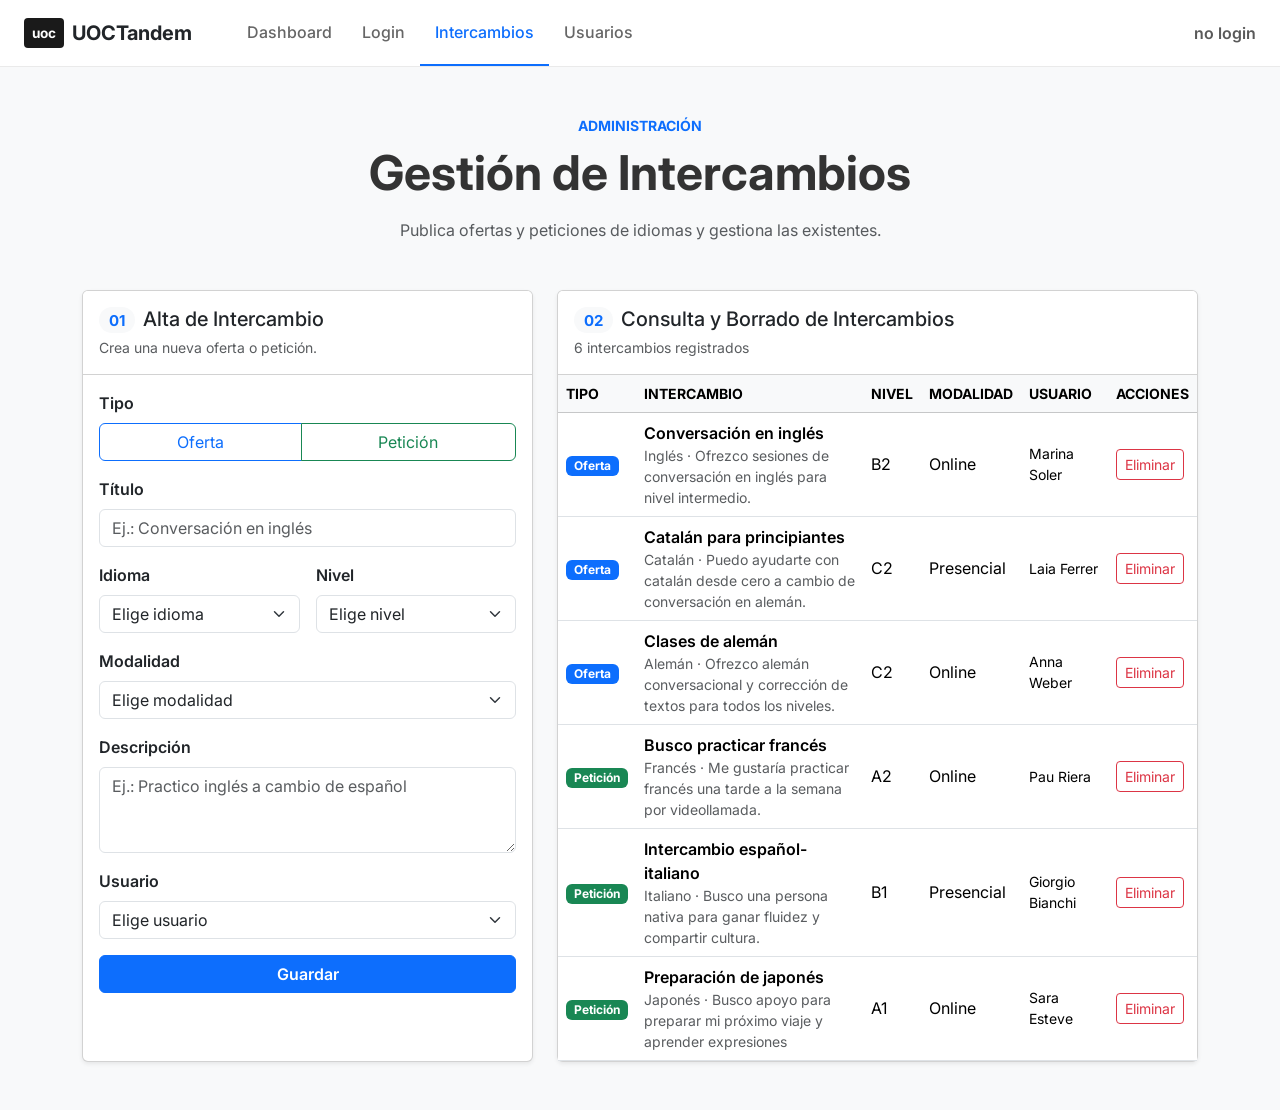
==== intercambios.html @ 55f00fb3 "Add files via upload" ====
<!-- 
  USO DE IA GENERATIVA
  IA utilizada: Gemini
  Prompt 1: "Constrúyeme la estructura del documento HTML para la página de gestión vinculando Bootstrap, la hoja de estilos común y copiando la barra de navegación responsive."
  Prompt 2: "Diséñame la estructura a dos columnas (col-lg-5 y col-lg-7) usando la rejilla de Bootstrap para separar visualmente la zona de alta y la zona de consulta de datos."
  Prompt 3: "Estructúrame el formulario de alta con botones de radio para el tipo (oferta/petición), desplegables para nivel/modalidad y un área para mostrar los mensajes de error."
  Prompt 4: "Móntame la tabla de consulta de intercambios con una cabecera descriptiva y un cuerpo vacío (tbody) preparado para ser rellenado dinámicamente por JavaScript."
-->

<!DOCTYPE html>

<html lang="es">

<head>
    <meta charset="UTF-8">
    <meta name="viewport" content="width=device-width, initial-scale=1.0">
    <title>Intercambios - UOCTandem</title>

    <!-- Bootstrap 5 por CDN -->
    <link href="https://cdn.jsdelivr.net/npm/bootstrap@5.3.3/dist/css/bootstrap.min.css" rel="stylesheet">
    <!-- Estilos propios comunes (Persona 1) -->
    <link href="css/estilos.css" rel="stylesheet">
</head>

<body class="animacion-aparicion">

    <!-- ===== NAVBAR COMÚN (copiada de index.html, Persona 1) ===== -->
    <nav class="navbar navbar-expand-lg mb-5">
        <div class="container-fluid px-4">
            <a class="navbar-brand d-flex align-items-center" href="index.html">
                <span class="logo-box">uoc</span>
                <span class="fw-bold fs-5 text-dark">UOCTandem</span>
            </a>

            <button class="navbar-toggler" type="button" data-bs-toggle="collapse" data-bs-target="#navbarNav">
                <span class="navbar-toggler-icon"></span>
            </button>

            <div class="collapse navbar-collapse" id="navbarNav">
                <ul class="navbar-nav ms-4 me-auto">
                    <li class="nav-item"><a class="nav-link" href="index.html">Dashboard</a></li>
                    <li class="nav-item"><a class="nav-link" href="login.html">Login</a></li>
                    <li class="nav-item"><a class="nav-link active" href="intercambios.html">Intercambios</a></li>
                    <li class="nav-item"><a class="nav-link" href="usuarios.html">Usuarios</a></li>
                </ul>

                <span class="navbar-text fw-semibold" id="usuarioNav">
                    no login
                </span>
            </div>
        </div>
    </nav>

    <main class="container pb-5">

        <!-- ===== CABECERA ===== -->
        <div class="text-center mb-5">
            <p class="text-primary fw-bold mb-2 small text-uppercase">Administración</p>
            <h1 class="fw-bold display-5 mb-3">Gestión de Intercambios</h1>
            <p class="text-muted">Publica ofertas y peticiones de idiomas y gestiona las existentes.</p>
        </div>

        <div class="row g-4">

            <!-- ===== 01 · FORMULARIO DE ALTA ===== -->
            <section class="col-lg-5">
                <div class="card shadow-sm h-100">
                    <div class="card-header bg-white py-3">
                        <h2 class="h5 mb-1"><span
                                class="badge rounded-pill text-bg-light text-primary me-2">01</span>Alta de Intercambio
                        </h2>
                        <p class="small text-muted mb-0">Crea una nueva oferta o petición.</p>
                    </div>
                    <div class="card-body">
                        <form id="formIntercambio" novalidate>

                            <!-- Tipo: oferta o petición -->
                            <div class="mb-3">
                                <label class="form-label fw-semibold d-block">Tipo</label>
                                <div class="btn-group w-100" role="group" aria-label="Tipo de intercambio">
                                    <input type="radio" class="btn-check" name="tipo" id="tipoOferta" value="oferta"
                                        autocomplete="off">
                                    <label class="btn btn-outline-primary" for="tipoOferta">Oferta</label>
                                    <input type="radio" class="btn-check" name="tipo" id="tipoPeticion" value="peticion"
                                        autocomplete="off">
                                    <label class="btn btn-outline-success" for="tipoPeticion">Petición</label>
                                </div>
                            </div>

                            <!-- Título -->
                            <div class="mb-3">
                                <label for="titulo" class="form-label fw-semibold">Título</label>
                                <input type="text" id="titulo" class="form-control"
                                    placeholder="Ej.: Conversación en inglés">
                            </div>

                            <!-- Idioma y nivel -->
                            <div class="row g-3 mb-3">
                                <div class="col-sm-6">
                                    <label for="idioma" class="form-label fw-semibold">Idioma</label>
                                    <select id="idioma" class="form-select">
                                        <option value="">Elige idioma</option>
                                        <option>Español</option>
                                        <option>Catalán</option>
                                        <option>Inglés</option>
                                        <option>Francés</option>
                                        <option>Alemán</option>
                                        <option>Italiano</option>
                                        <option>Portugués</option>
                                        <option>Chino</option>
                                        <option>Japonés</option>
                                        <option>Árabe</option>
                                    </select>
                                </div>
                                <div class="col-sm-6">
                                    <label for="nivel" class="form-label fw-semibold">Nivel</label>
                                    <select id="nivel" class="form-select">
                                        <option value="">Elige nivel</option>
                                        <option>A1</option>
                                        <option>A2</option>
                                        <option>B1</option>
                                        <option>B2</option>
                                        <option>C1</option>
                                        <option>C2</option>
                                    </select>
                                </div>
                            </div>

                            <!-- Modalidad -->
                            <div class="mb-3">
                                <label for="modalidad" class="form-label fw-semibold">Modalidad</label>
                                <select id="modalidad" class="form-select">
                                    <option value="">Elige modalidad</option>
                                    <option>Presencial</option>
                                    <option>Online</option>
                                </select>
                            </div>

                            <!-- Descripción -->
                            <div class="mb-3">
                                <label for="descripcion" class="form-label fw-semibold">Descripción</label>
                                <textarea id="descripcion" class="form-control" rows="3"
                                    placeholder="Ej.: Practico inglés a cambio de español"></textarea>
                            </div>

                            <!-- Usuario: las opciones las rellena intercambios.js con los usuarios de datos.js -->
                            <div class="mb-3">
                                <label for="emailUsuario" class="form-label fw-semibold">Usuario</label>
                                <select id="emailUsuario" class="form-select">
                                    <option value="">Elige usuario</option>
                                </select>
                            </div>

                            <!-- Hueco para mensajes de error o de guardado -->
                            <div id="mensaje" role="alert" aria-live="polite"></div>

                            <button type="submit" class="btn btn-primary w-100 fw-semibold">Guardar</button>
                        </form>
                    </div>
                </div>
            </section>

            <!-- ===== 02 · TABLA DE INTERCAMBIOS ===== -->
            <section class="col-lg-7">
                <div class="card shadow-sm h-100">
                    <div class="card-header bg-white py-3">
                        <h2 class="h5 mb-1"><span
                                class="badge rounded-pill text-bg-light text-primary me-2">02</span>Consulta y Borrado
                            de Intercambios</h2>
                        <p class="small text-muted mb-0" id="contadorIntercambios">0 intercambios registrados</p>
                    </div>
                    <div class="table-responsive">
                        <table class="table table-hover align-middle mb-0">
                            <thead class="table-light small text-uppercase">
                                <tr>
                                    <th scope="col">Tipo</th>
                                    <th scope="col">Intercambio</th>
                                    <th scope="col">Nivel</th>
                                    <th scope="col">Modalidad</th>
                                    <th scope="col">Usuario</th>
                                    <th scope="col">Acciones</th>
                                </tr>
                            </thead>
                            <!-- Las filas las genera pintarTabla() en intercambios.js -->
                            <tbody id="tablaIntercambios"></tbody>
                        </table>
                    </div>
                </div>
            </section>

        </div>
    </main>

    <!-- Bootstrap JS (para que el menú funcione en móvil) -->
    <script src="https://cdn.jsdelivr.net/npm/bootstrap@5.3.3/dist/js/bootstrap.bundle.min.js"></script>
    <!-- Lógica de la página -->
    <script type="module" src="js/intercambios.js"></script>
</body>

</html>
---- css/estilos.css ----
/* Importación de Webfont obligatoria */
@import url('https://fonts.googleapis.com/css2?family=Inter:wght@400;500;600;700&display=swap');

body {
    font-family: 'Inter', sans-serif;
    background-color: #f8f9fa;
    /* Fondo claro del mockup */
    color: #333;
}

/* Colores exigidos y adaptados al Mockup */
.oferta {
    background-color: #0d6efd !important;
    /* Azul Bootstrap para ofertas */
    color: white;
}

.peticion {
    background-color: #198754 !important;
    /* Verde Bootstrap para peticiones */
    color: white;
}

/* Estilos de la Navbar según el diseño de Figma */
.navbar {
    background-color: #ffffff;
    border-bottom: 1px solid #eaeaea;
    padding: 0;
}

.navbar-brand .logo-box {
    background-color: #1a1a1a;
    color: #fff;
    padding: 5px 8px;
    border-radius: 4px;
    font-size: 0.85rem;
    font-weight: 700;
    margin-right: 8px;
}

.nav-link {
    color: #666;
    font-weight: 500;
    padding: 20px 15px !important;
}

.nav-link.active {
    color: #0d6efd !important;
    border-bottom: 2px solid #0d6efd;
    /* Subrayado azul de página activa */
}

/* Animaciones obligatorias (Persona 1) */
.animacion-aparicion {
    animation: fadeIn 0.6s ease-out;
}

@keyframes fadeIn {
    from {
        opacity: 0;
        transform: translateY(15px);
    }

    to {
        opacity: 1;
        transform: translateY(0);
    }
}

.tarjeta-hover {
    transition: transform 0.2s ease, box-shadow 0.2s ease;
}

.tarjeta-hover:hover {
    transform: translateY(-5px);
    box-shadow: 0 12px 24px rgba(0, 0, 0, 0.1);
}
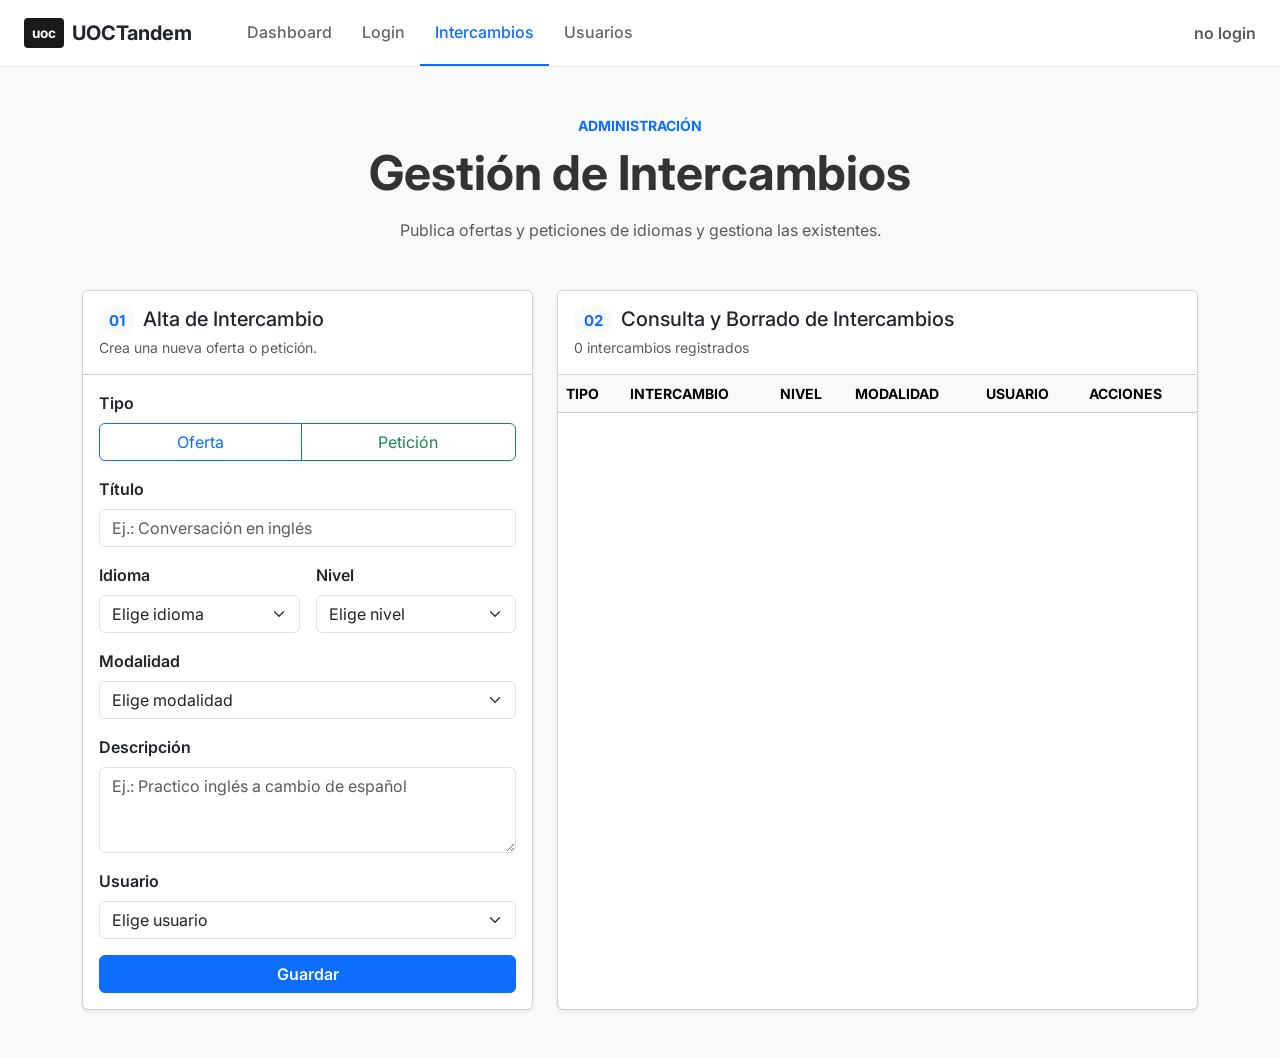
==== commit 452890c9: "Estructura base incial de modulos y conexion con almacenaje.js" ====
--- a/intercambios.html
+++ b/intercambios.html
@@ -194,7 +194,7 @@
     <!-- Bootstrap JS (para que el menú funcione en móvil) -->
     <script src="https://cdn.jsdelivr.net/npm/bootstrap@5.3.3/dist/js/bootstrap.bundle.min.js"></script>
     <!-- Lógica de la página -->
-    <script type="module" src="js/intercambios.js"></script>
+    <script type="module" src="js/int_3_intercambios.js"></script>
 </body>
 
 </html>
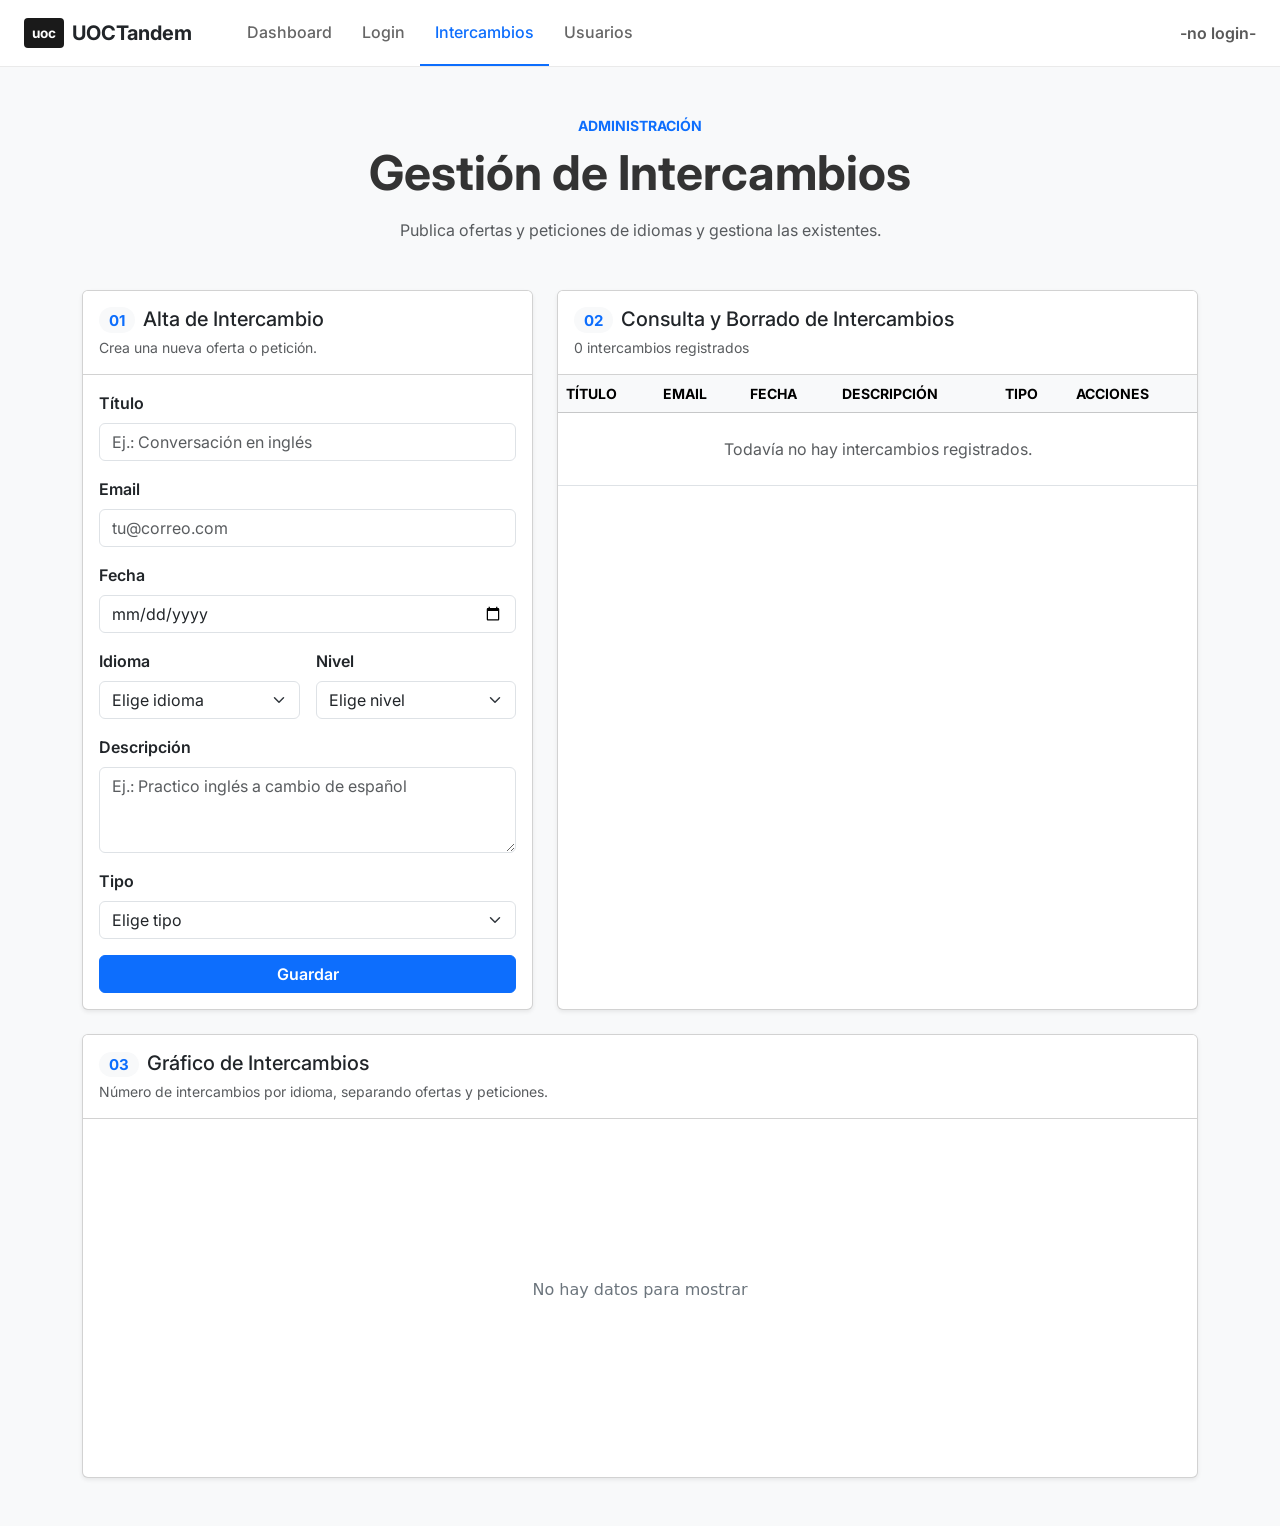
==== commit ec0b4221: "Producto 2: alta, consulta y borrado de intercambios con IndexedDB y gráfico en canvas" ====
--- a/intercambios.html
+++ b/intercambios.html
@@ -1,4 +1,4 @@
-<!-- 
+<!--
   USO DE IA GENERATIVA
   IA utilizada: Gemini
   Prompt 1: "Constrúyeme la estructura del documento HTML para la página de gestión vinculando Bootstrap, la hoja de estilos común y copiando la barra de navegación responsive."
@@ -6,24 +6,24 @@
   Prompt 3: "Estructúrame el formulario de alta con botones de radio para el tipo (oferta/petición), desplegables para nivel/modalidad y un área para mostrar los mensajes de error."
   Prompt 4: "Móntame la tabla de consulta de intercambios con una cabecera descriptiva y un cuerpo vacío (tbody) preparado para ser rellenado dinámicamente por JavaScript."
 -->
-
+ 
 <!DOCTYPE html>
-
+ 
 <html lang="es">
-
+ 
 <head>
     <meta charset="UTF-8">
     <meta name="viewport" content="width=device-width, initial-scale=1.0">
     <title>Intercambios - UOCTandem</title>
-
+ 
     <!-- Bootstrap 5 por CDN -->
     <link href="https://cdn.jsdelivr.net/npm/bootstrap@5.3.3/dist/css/bootstrap.min.css" rel="stylesheet">
     <!-- Estilos propios comunes (Persona 1) -->
     <link href="css/estilos.css" rel="stylesheet">
 </head>
-
+ 
 <body class="animacion-aparicion">
-
+ 
     <!-- ===== NAVBAR COMÚN (copiada de index.html, Persona 1) ===== -->
     <nav class="navbar navbar-expand-lg mb-5">
         <div class="container-fluid px-4">
@@ -31,11 +31,11 @@
                 <span class="logo-box">uoc</span>
                 <span class="fw-bold fs-5 text-dark">UOCTandem</span>
             </a>
-
+ 
             <button class="navbar-toggler" type="button" data-bs-toggle="collapse" data-bs-target="#navbarNav">
                 <span class="navbar-toggler-icon"></span>
             </button>
-
+ 
             <div class="collapse navbar-collapse" id="navbarNav">
                 <ul class="navbar-nav ms-4 me-auto">
                     <li class="nav-item"><a class="nav-link" href="index.html">Dashboard</a></li>
@@ -43,25 +43,24 @@
                     <li class="nav-item"><a class="nav-link active" href="intercambios.html">Intercambios</a></li>
                     <li class="nav-item"><a class="nav-link" href="usuarios.html">Usuarios</a></li>
                 </ul>
-
-                <span class="navbar-text fw-semibold" id="usuarioNav">
-                    no login
-                </span>
+ 
+                <!-- Usuario activo (se rellena desde localStorage) -->
+                <span class="navbar-text fw-semibold" id="usuarioActivo">-no login-</span>
             </div>
         </div>
     </nav>
-
+ 
     <main class="container pb-5">
-
+ 
         <!-- ===== CABECERA ===== -->
         <div class="text-center mb-5">
             <p class="text-primary fw-bold mb-2 small text-uppercase">Administración</p>
             <h1 class="fw-bold display-5 mb-3">Gestión de Intercambios</h1>
             <p class="text-muted">Publica ofertas y peticiones de idiomas y gestiona las existentes.</p>
         </div>
-
+ 
         <div class="row g-4">
-
+ 
             <!-- ===== 01 · FORMULARIO DE ALTA ===== -->
             <section class="col-lg-5">
                 <div class="card shadow-sm h-100">
@@ -73,32 +72,36 @@
                     </div>
                     <div class="card-body">
                         <form id="formIntercambio" novalidate>
-
-                            <!-- Tipo: oferta o petición -->
-                            <div class="mb-3">
-                                <label class="form-label fw-semibold d-block">Tipo</label>
-                                <div class="btn-group w-100" role="group" aria-label="Tipo de intercambio">
-                                    <input type="radio" class="btn-check" name="tipo" id="tipoOferta" value="oferta"
-                                        autocomplete="off">
-                                    <label class="btn btn-outline-primary" for="tipoOferta">Oferta</label>
-                                    <input type="radio" class="btn-check" name="tipo" id="tipoPeticion" value="peticion"
-                                        autocomplete="off">
-                                    <label class="btn btn-outline-success" for="tipoPeticion">Petición</label>
-                                </div>
-                            </div>
-
+ 
                             <!-- Título -->
                             <div class="mb-3">
                                 <label for="titulo" class="form-label fw-semibold">Título</label>
-                                <input type="text" id="titulo" class="form-control"
-                                    placeholder="Ej.: Conversación en inglés">
-                            </div>
-
+                                <input type="text" id="titulo" class="form-control" maxlength="80"
+                                    placeholder="Ej.: Conversación en inglés" required>
+                                <div class="invalid-feedback">El título es obligatorio (mínimo 3 caracteres).</div>
+                            </div>
+ 
+                            <!-- Email -->
+                            <div class="mb-3">
+                                <label for="email" class="form-label fw-semibold">Email</label>
+                                <input type="email" id="email" class="form-control" placeholder="tu@correo.com"
+                                    required>
+                                <div class="invalid-feedback">Introduce un email válido.</div>
+                            </div>
+ 
+                            <!-- Fecha -->
+                            <div class="mb-3">
+                                <label for="fecha" class="form-label fw-semibold">Fecha</label>
+                                <input type="date" id="fecha" class="form-control" required>
+                                <div class="invalid-feedback">La fecha es obligatoria y no puede ser anterior a hoy.
+                                </div>
+                            </div>
+ 
                             <!-- Idioma y nivel -->
                             <div class="row g-3 mb-3">
                                 <div class="col-sm-6">
                                     <label for="idioma" class="form-label fw-semibold">Idioma</label>
-                                    <select id="idioma" class="form-select">
+                                    <select id="idioma" class="form-select" required>
                                         <option value="">Elige idioma</option>
                                         <option>Español</option>
                                         <option>Catalán</option>
@@ -111,10 +114,11 @@
                                         <option>Japonés</option>
                                         <option>Árabe</option>
                                     </select>
+                                    <div class="invalid-feedback">Elige un idioma.</div>
                                 </div>
                                 <div class="col-sm-6">
                                     <label for="nivel" class="form-label fw-semibold">Nivel</label>
-                                    <select id="nivel" class="form-select">
+                                    <select id="nivel" class="form-select" required>
                                         <option value="">Elige nivel</option>
                                         <option>A1</option>
                                         <option>A2</option>
@@ -123,43 +127,40 @@
                                         <option>C1</option>
                                         <option>C2</option>
                                     </select>
-                                </div>
-                            </div>
-
-                            <!-- Modalidad -->
-                            <div class="mb-3">
-                                <label for="modalidad" class="form-label fw-semibold">Modalidad</label>
-                                <select id="modalidad" class="form-select">
-                                    <option value="">Elige modalidad</option>
-                                    <option>Presencial</option>
-                                    <option>Online</option>
+                                    <div class="invalid-feedback">Elige un nivel.</div>
+                                </div>
+                            </div>
+ 
+                            <!-- Descripción -->
+                            <div class="mb-3">
+                                <label for="descripcion" class="form-label fw-semibold">Descripción</label>
+                                <textarea id="descripcion" class="form-control" rows="3" maxlength="300"
+                                    placeholder="Ej.: Practico inglés a cambio de español" required></textarea>
+                                <div class="invalid-feedback">La descripción es obligatoria (mínimo 10 caracteres).
+                                </div>
+                            </div>
+ 
+                            <!-- Tipo: Ofrezco idioma / Busco idioma -->
+                            <div class="mb-3">
+                                <label for="tipo" class="form-label fw-semibold">Tipo</label>
+                                <select id="tipo" class="form-select" required>
+                                    <option value="">Elige tipo</option>
+                                    <option value="Ofrezco idioma">Ofrezco idioma</option>
+                                    <option value="Busco idioma">Busco idioma</option>
                                 </select>
-                            </div>
-
-                            <!-- Descripción -->
-                            <div class="mb-3">
-                                <label for="descripcion" class="form-label fw-semibold">Descripción</label>
-                                <textarea id="descripcion" class="form-control" rows="3"
-                                    placeholder="Ej.: Practico inglés a cambio de español"></textarea>
-                            </div>
-
-                            <!-- Usuario: las opciones las rellena intercambios.js con los usuarios de datos.js -->
-                            <div class="mb-3">
-                                <label for="emailUsuario" class="form-label fw-semibold">Usuario</label>
-                                <select id="emailUsuario" class="form-select">
-                                    <option value="">Elige usuario</option>
-                                </select>
-                            </div>
-
+                                <div class="invalid-feedback">Elige el tipo de intercambio.</div>
+                            </div>
+ 
                             <!-- Hueco para mensajes de error o de guardado -->
                             <div id="mensaje" role="alert" aria-live="polite"></div>
-
-                            <button type="submit" class="btn btn-primary w-100 fw-semibold">Guardar</button>
+ 
+                            <button type="submit" id="btnGuardar"
+                                class="btn btn-primary w-100 fw-semibold">Guardar</button>
                         </form>
                     </div>
                 </div>
             </section>
-
+ 
             <!-- ===== 02 · TABLA DE INTERCAMBIOS ===== -->
             <section class="col-lg-7">
                 <div class="card shadow-sm h-100">
@@ -173,28 +174,45 @@
                         <table class="table table-hover align-middle mb-0">
                             <thead class="table-light small text-uppercase">
                                 <tr>
+                                    <th scope="col">Título</th>
+                                    <th scope="col">Email</th>
+                                    <th scope="col">Fecha</th>
+                                    <th scope="col">Descripción</th>
                                     <th scope="col">Tipo</th>
-                                    <th scope="col">Intercambio</th>
-                                    <th scope="col">Nivel</th>
-                                    <th scope="col">Modalidad</th>
-                                    <th scope="col">Usuario</th>
                                     <th scope="col">Acciones</th>
                                 </tr>
                             </thead>
-                            <!-- Las filas las genera pintarTabla() en intercambios.js -->
+                            <!-- Las filas las genera pintarTabla() en int_3_intercambios.js -->
                             <tbody id="tablaIntercambios"></tbody>
                         </table>
                     </div>
                 </div>
             </section>
-
+ 
+            <!-- ===== 03 · GRÁFICO DE INTERCAMBIOS (canvas nativo) ===== -->
+            <section class="col-12">
+                <div class="card shadow-sm">
+                    <div class="card-header bg-white py-3">
+                        <h2 class="h5 mb-1"><span
+                                class="badge rounded-pill text-bg-light text-primary me-2">03</span>Gráfico de
+                            Intercambios</h2>
+                        <p class="small text-muted mb-0">Número de intercambios por idioma, separando ofertas y
+                            peticiones.</p>
+                    </div>
+                    <div class="card-body text-center">
+                        <canvas id="graficoIntercambios" width="900" height="320" class="mw-100"
+                            aria-label="Gráfico de barras de intercambios por idioma"></canvas>
+                    </div>
+                </div>
+            </section>
+ 
         </div>
     </main>
-
+ 
     <!-- Bootstrap JS (para que el menú funcione en móvil) -->
     <script src="https://cdn.jsdelivr.net/npm/bootstrap@5.3.3/dist/js/bootstrap.bundle.min.js"></script>
     <!-- Lógica de la página -->
     <script type="module" src="js/int_3_intercambios.js"></script>
 </body>
-
+ 
 </html>
